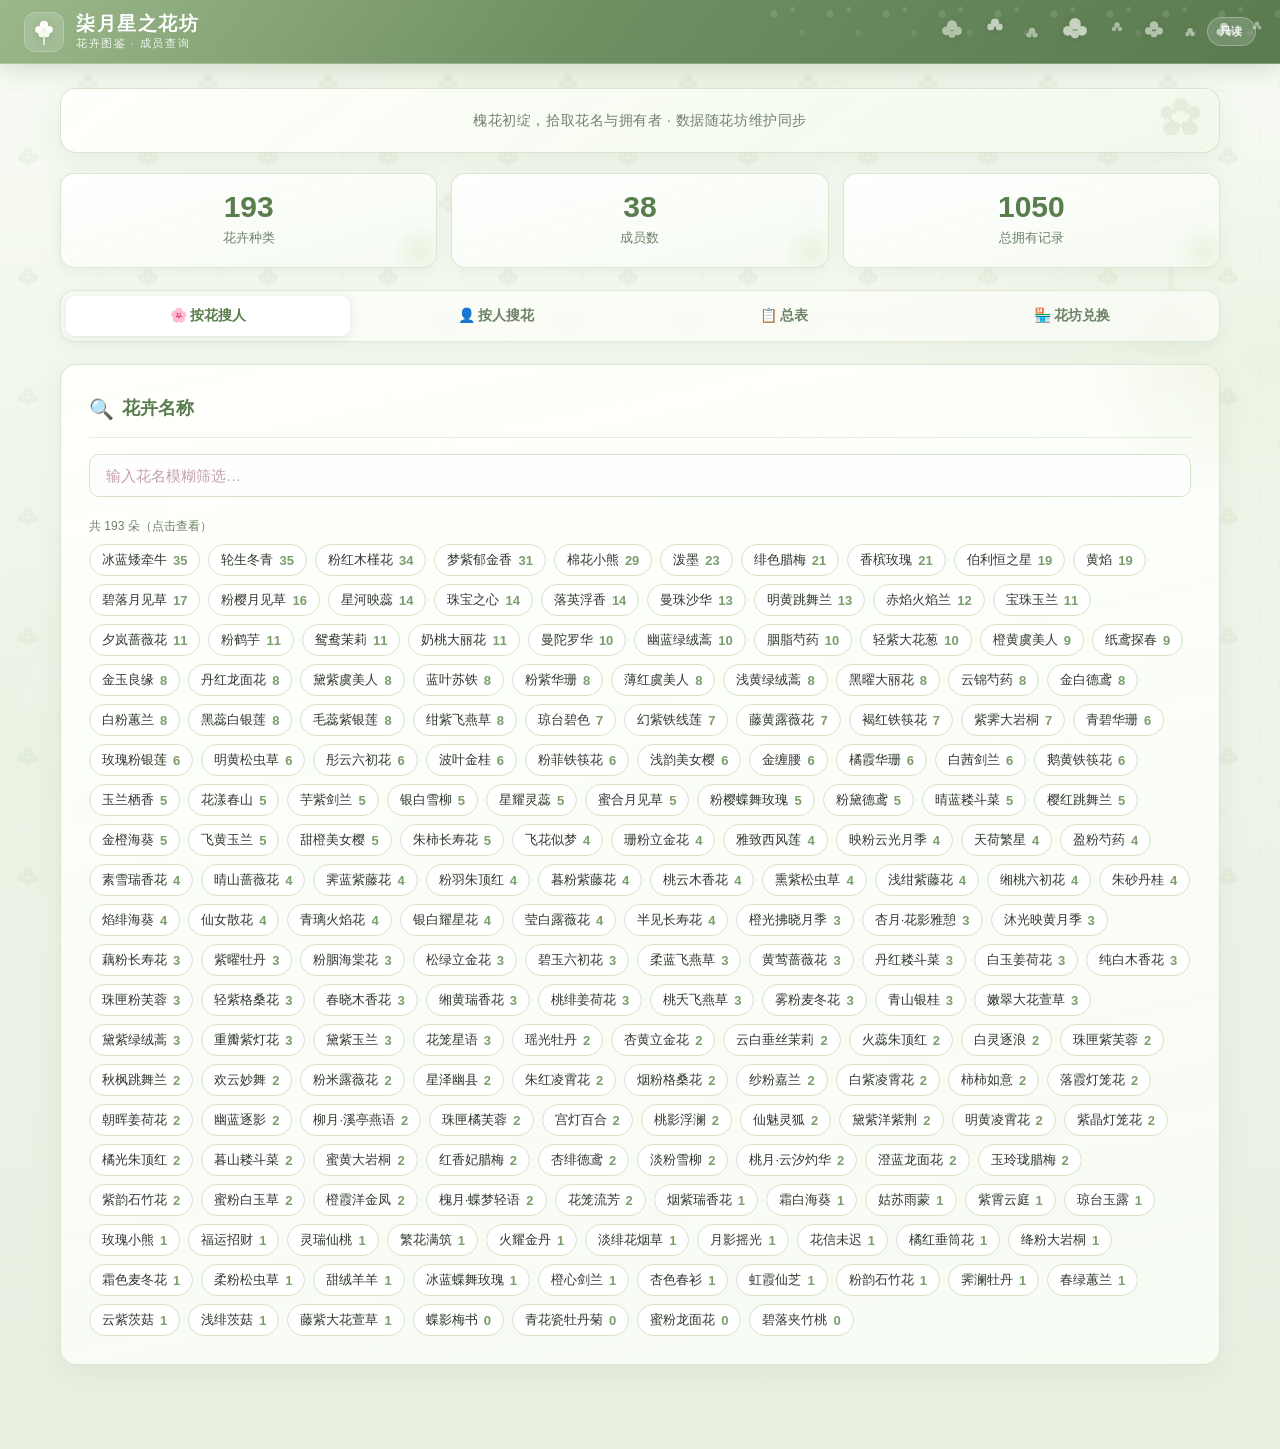
==== index.html @ 5fdfefb4 "文件移动" ====
<!DOCTYPE html>
<html lang="zh-CN">
<head>
  <meta charset="UTF-8">
  <meta name="viewport" content="width=device-width, initial-scale=1.0, viewport-fit=cover">
  <title>柒月星之花坊</title>
  <meta name="description" content="柒月星之花坊 · 公会花卉图鉴查询">
  <meta name="theme-color" content="#6d8f62">
  <link rel="stylesheet" href="style.css">
</head>
<body class="gallery-readonly">

<div class="gallery-petals" aria-hidden="true">
  <span class="petal petal-1"></span>
  <span class="petal petal-2"></span>
  <span class="petal petal-3"></span>
  <span class="petal petal-4"></span>
  <span class="petal petal-5"></span>
  <span class="petal petal-6"></span>
  <span class="petal petal-7"></span>
  <span class="petal petal-8"></span>
  <span class="petal petal-9"></span>
  <span class="petal petal-10"></span>
  <span class="petal petal-11"></span><span class="petal petal-12"></span><span class="petal petal-13"></span>
  <span class="petal petal-14"></span><span class="petal petal-15"></span><span class="petal petal-16"></span>
  <span class="petal petal-17"></span><span class="petal petal-18"></span><span class="petal petal-19"></span>
  <span class="petal petal-20"></span><span class="petal petal-21"></span><span class="petal petal-22"></span>
  <span class="petal petal-23"></span><span class="petal petal-24"></span>
</div>

<nav class="navbar gallery-navbar">
  <div class="gallery-navbar-deco" aria-hidden="true">
    <svg class="nav-bloom nav-bloom-1" viewBox="0 0 32 32" xmlns="http://www.w3.org/2000/svg"><circle cx="16" cy="10" r="4.5" fill="#fffef9"/><circle cx="11" cy="15" r="3.8" fill="#fafdf6"/><circle cx="21" cy="15" r="3.8" fill="#fafdf6"/><circle cx="16" cy="18" r="3.2" fill="#f6faf0"/></svg>
    <svg class="nav-bloom nav-bloom-2" viewBox="0 0 28 28" xmlns="http://www.w3.org/2000/svg"><circle cx="14" cy="9" r="3.8" fill="#fff"/><circle cx="10" cy="13" r="3.2" fill="#fafdf6"/><circle cx="18" cy="13" r="3.2" fill="#fafdf6"/></svg>
    <svg class="nav-bloom nav-bloom-3" viewBox="0 0 24 24" xmlns="http://www.w3.org/2000/svg"><circle cx="12" cy="8" r="3.2" fill="#fffef9"/><circle cx="9" cy="12" r="2.6" fill="#f8fbf4"/><circle cx="15" cy="12" r="2.6" fill="#f8fbf4"/></svg>
    <svg class="nav-bloom nav-bloom-4" viewBox="0 0 36 36" xmlns="http://www.w3.org/2000/svg"><circle cx="18" cy="11" r="5" fill="#fffef9"/><circle cx="12" cy="17" r="4.2" fill="#fafdf6"/><circle cx="24" cy="17" r="4.2" fill="#fafdf6"/><circle cx="18" cy="20" r="3.5" fill="#f6faf0"/></svg>
    <svg class="nav-bloom nav-bloom-5" viewBox="0 0 22 22" xmlns="http://www.w3.org/2000/svg"><circle cx="11" cy="7" r="2.8" fill="#fff"/><circle cx="8" cy="11" r="2.3" fill="#fafdf6"/><circle cx="14" cy="11" r="2.3" fill="#fafdf6"/></svg>
    <svg class="nav-bloom nav-bloom-6" viewBox="0 0 30 30" xmlns="http://www.w3.org/2000/svg"><circle cx="15" cy="9" r="4" fill="#fffef9"/><circle cx="10" cy="14" r="3.4" fill="#fafdf6"/><circle cx="20" cy="14" r="3.4" fill="#fafdf6"/><circle cx="15" cy="17" r="3" fill="#f6faf0"/></svg>
    <svg class="nav-bloom nav-bloom-7" viewBox="0 0 20 20" xmlns="http://www.w3.org/2000/svg"><circle cx="10" cy="6.5" r="2.6" fill="#fff"/><circle cx="7.5" cy="10" r="2.2" fill="#fafdf6"/><circle cx="12.5" cy="10" r="2.2" fill="#fafdf6"/></svg>
    <svg class="nav-bloom nav-bloom-8" viewBox="0 0 26 26" xmlns="http://www.w3.org/2000/svg"><circle cx="13" cy="8" r="3.6" fill="#fffef9"/><circle cx="9" cy="13" r="3" fill="#fafdf6"/><circle cx="17" cy="13" r="3" fill="#fafdf6"/></svg>
    <svg class="nav-bloom nav-bloom-9" viewBox="0 0 18 18" xmlns="http://www.w3.org/2000/svg"><circle cx="9" cy="6" r="2.4" fill="#fff"/><circle cx="6.5" cy="9.5" r="2" fill="#fafdf6"/><circle cx="11.5" cy="9.5" r="2" fill="#fafdf6"/></svg>
  </div>
  <div class="navbar-brand gallery-brand">
    <span class="gallery-brand-mark" aria-hidden="true">
      <svg viewBox="0 0 40 40" xmlns="http://www.w3.org/2000/svg" focusable="false">
        <circle cx="20" cy="11" r="5.2" fill="#fafdf6"/>
        <circle cx="13.5" cy="17" r="4.6" fill="#fffef9"/>
        <circle cx="26.5" cy="17" r="4.6" fill="#fffef9"/>
        <circle cx="17" cy="22.5" r="4" fill="#f6faf0"/>
        <circle cx="23" cy="22.5" r="4" fill="#f6faf0"/>
        <circle cx="20" cy="19" r="3.2" fill="#eef5e6"/>
        <path d="M20 26.5v9" stroke="#e8f2dc" stroke-width="2.2" stroke-linecap="round"/>
      </svg>
    </span>
    <span class="gallery-brand-text">
      <span class="gallery-brand-title">柒月星之花坊</span>
      <span class="gallery-brand-sub">花卉图鉴 · 成员查询</span>
    </span>
  </div>
  <div class="navbar-links gallery-navbar-meta">
    <span class="gallery-meta-pill">只读</span>
  </div>
</nav>

<div class="container-wide gallery-container">
  <div class="card gallery-intro-card" id="introCard">
    <div class="gallery-intro-bar">
      <p class="gallery-intro-line">槐花初绽，拾取花名与拥有者 · 数据随花坊维护同步</p>
    </div>
    <div id="loadStatus" class="ai-status loading" style="display:none;">
      <div class="spinner"></div><span>正在加载花坊数据…</span>
    </div>
    <div id="loadError" style="display:none;" class="ai-status error"></div>
  </div>

  <div id="mainContent" style="display:none;">
    <div class="stats-grid">
      <div class="stat-card">
        <div class="stat-number" id="statFlowers">0</div>
        <div class="stat-label">花卉种类</div>
      </div>
      <div class="stat-card">
        <div class="stat-number" id="statMembers">0</div>
        <div class="stat-label">成员数</div>
      </div>
      <div class="stat-card">
        <div class="stat-number" id="statTotal">0</div>
        <div class="stat-label">总拥有记录</div>
      </div>
    </div>

    <div class="view-tabs" style="margin-bottom:20px;">
      <button type="button" class="view-tab active" id="tabByFlower" onclick="switchMode('flower')">🌸 按花搜人</button>
      <button type="button" class="view-tab" id="tabByMember" onclick="switchMode('member')">👤 按人搜花</button>
      <button type="button" class="view-tab" id="tabTable" onclick="switchMode('table')">📋 总表</button>
      <button type="button" class="view-tab" id="tabWorkshop" onclick="switchMode('workshop')">🏪 花坊兑换</button>
    </div>

    <div id="modeFlower" class="search-mode">
      <div class="card">
        <div class="card-title"><span class="icon">🔍</span> 花卉名称</div>
        <div class="form-group">
          <div class="input-with-clear">
            <input type="text" id="flowerSearchInput" class="form-input" placeholder="输入花名模糊筛选…" oninput="onFlowerInput()">
            <button type="button" id="flowerSearchClear" class="input-clear-btn" title="清空" onclick="clearFlowerSearch()" aria-label="清空">✕</button>
          </div>
        </div>
        <div id="flowerQuickPick"></div>
      </div>
      <div id="flowerResult"></div>
    </div>

    <div id="modeMember" class="search-mode" style="display:none;">
      <div class="card">
        <div class="card-title"><span class="icon">🔍</span> 成员（游戏 ID / 昵称）</div>
        <div class="form-group">
          <div class="input-with-clear">
            <input type="text" id="memberSearchInput" class="form-input" placeholder="输入游戏 ID 或昵称…" oninput="onMemberInput()">
            <button type="button" id="memberSearchClear" class="input-clear-btn" title="清空" onclick="clearMemberSearch()" aria-label="清空">✕</button>
          </div>
        </div>
        <div id="memberQuickPick"></div>
      </div>
      <div id="memberResult"></div>
    </div>

    <div id="modeTable" class="search-mode" style="display:none;">
      <div class="card">
        <div class="card-title"><span class="icon">📋</span> 按花卉总览</div>
        <div class="filter-bar">
          <div class="input-with-clear filter-bar-input-wrap">
            <input type="text" class="form-input" id="tableSearch" placeholder="筛选花名 / 游戏 ID / 昵称…" oninput="onTableSearchInput()">
            <button type="button" id="tableSearchClear" class="input-clear-btn" title="清空" onclick="clearTableSearch()" aria-label="清空">✕</button>
          </div>
        </div>
        <div id="tableContent"></div>
      </div>
    </div>

    <div id="modeWorkshop" class="search-mode" style="display:none;">
      <div class="card">
        <div class="filter-bar" style="margin-bottom:0;">
          <div class="input-with-clear filter-bar-input-wrap">
            <input type="text" class="form-input" id="workshopTableSearch" placeholder="筛选图鉴花名 / 游戏 ID / 昵称…" oninput="onWorkshopTableSearchInput()">
            <button type="button" id="workshopTableSearchClear" class="input-clear-btn" title="清空" onclick="clearWorkshopTableSearch()" aria-label="清空">✕</button>
          </div>
        </div>
        <div id="workshopTableContent" style="margin-top:10px;"></div>
      </div>
    </div>
  </div>
</div>

<script src="app-gallery.js"></script>
<script>
  let galleryData = { flowers: {}, members: {}, workshopCatalog: [], workshopFlowers: {}, workshopFlowerImages: {}, flowerImages: {} };
  let currentMode = "flower";

  async function init() {
    document.getElementById("loadStatus").style.display = "flex";
    document.getElementById("loadError").style.display = "none";
    try {
      galleryData = await loadGalleryData();
    } catch (e) {
      document.getElementById("loadStatus").style.display = "none";
      const el = document.getElementById("loadError");
      el.style.display = "block";
      el.textContent = "✕ " + ((e && e.message) || String(e));
      return;
    }
    document.getElementById("loadStatus").style.display = "none";
    document.getElementById("mainContent").style.display = "block";

    const flowers = galleryData.flowers || {};
    const members = getAllMemberIds(galleryData);
    const total = Object.values(flowers).reduce((a, o) => a + (o || []).length, 0);
    document.getElementById("statFlowers").textContent = Object.keys(flowers).length;
    document.getElementById("statMembers").textContent = members.length;
    document.getElementById("statTotal").textContent = total;

    renderFlowerQuickPick();
    renderMemberQuickPick();
    renderTable();
    renderWorkshopTable();
    updateFlowerSearchClearBtn();
    updateMemberSearchClearBtn();
    updateWorkshopTableSearchClearBtn();
    updateTableSearchClearBtn();
  }

  function switchMode(mode) {
    currentMode = mode;
    document.getElementById("tabByFlower").classList.toggle("active", mode === "flower");
    document.getElementById("tabByMember").classList.toggle("active", mode === "member");
    document.getElementById("tabTable").classList.toggle("active", mode === "table");
    document.getElementById("tabWorkshop").classList.toggle("active", mode === "workshop");
    document.getElementById("modeFlower").style.display = mode === "flower" ? "block" : "none";
    document.getElementById("modeMember").style.display = mode === "member" ? "block" : "none";
    document.getElementById("modeTable").style.display = mode === "table" ? "block" : "none";
    document.getElementById("modeWorkshop").style.display = mode === "workshop" ? "block" : "none";
  }

  function renderFlowerQuickPick() {
    const keyword = document.getElementById("flowerSearchInput").value.trim().toLowerCase();
    const container = document.getElementById("flowerQuickPick");
    const allFlowers = getAllFlowerNames(galleryData);
    if (allFlowers.length === 0) {
      container.innerHTML = `<div class="empty-state-small">暂无数据</div>`;
      return;
    }
    const matched = keyword ? allFlowers.filter(f => f.toLowerCase().includes(keyword)) : allFlowers;
    matched.sort((a, b) => getOwnersOfFlower(galleryData, b).length - getOwnersOfFlower(galleryData, a).length);
    if (matched.length === 0) {
      container.innerHTML = `<div class="empty-state-small">没有匹配的花卉</div>`;
      return;
    }
    container.innerHTML = `
      <div style="font-size:12px; color:var(--text-muted); margin-bottom:8px;">
        ${keyword ? `匹配 ${matched.length} 朵` : `共 ${matched.length} 朵`}（点击查看）
      </div>
      <div class="flower-checkbox-grid">
        ${matched.map(f => {
          const c = getOwnersOfFlower(galleryData, f).length;
          return `<button type="button" class="flower-chip" onclick="selectFlower('${escAttr(f)}')">${escHtml(f)} <span style="color:var(--primary); font-weight:700;">${c}</span></button>`;
        }).join("")}
      </div>`;
  }

  function updateFlowerSearchClearBtn() {
    const btn = document.getElementById("flowerSearchClear");
    const inp = document.getElementById("flowerSearchInput");
    if (btn && inp) btn.style.display = inp.value.trim() ? "flex" : "none";
  }

  function clearFlowerSearch() {
    const inp = document.getElementById("flowerSearchInput");
    if (!inp) return;
    inp.value = "";
    onFlowerInput();
    inp.focus();
  }

  function onFlowerInput() {
    updateFlowerSearchClearBtn();
    renderFlowerQuickPick();
    const kw = document.getElementById("flowerSearchInput").value.trim();
    if (galleryData.flowers[kw]) showFlowerResult(kw);
    else if (!kw) document.getElementById("flowerResult").innerHTML = "";
  }

  function selectFlower(flowerName) {
    document.getElementById("flowerSearchInput").value = flowerName;
    updateFlowerSearchClearBtn();
    renderFlowerQuickPick();
    showFlowerResult(flowerName);
  }

  function showFlowerResult(flowerName) {
    const owners = getOwnersOfFlower(galleryData, flowerName);
    const allMembers = getAllMemberIds(galleryData);
    const portUrl = getFlowerPortraitUrlBusted(galleryData, flowerName);
    const thumbHtml = portUrl
      ? `<img class="search-flower-summary-thumb" src="${escAttr(portUrl)}" alt="" loading="lazy">`
      : `<span class="search-flower-summary-thumb-placeholder">无图</span>`;
    document.getElementById("flowerResult").innerHTML = `
      <div class="card search-flower-result-card">
        <div class="card-title search-flower-result-heading">
          <span class="search-flower-result-thumb">${thumbHtml}</span>
          <span class="search-flower-result-name"><span class="icon">🌸</span> ${escHtml(flowerName)}</span>
        </div>
        <div class="result-summary search-flower-stats-bar">
          <div class="result-stat"><div class="result-stat-num" style="color:var(--success);">${owners.length}</div><div class="result-stat-label">拥有人数</div></div>
          <div class="result-stat"><div class="result-stat-num" style="color:var(--primary);">${allMembers.length}</div><div class="result-stat-label">在库成员</div></div>
        </div>
        <div class="search-flower-owners-block">
          <div class="result-section-title"><span class="badge badge-success">${owners.length}</span> 拥有此花</div>
          <div class="result-list">
            ${owners.length ? owners.map(m => `<span class="member-tag" title="${escAttr(m)}">${escHtml(formatMemberLabel(galleryData, m))}</span>`).join("") : '<div class="empty-state-small">无</div>'}
          </div>
        </div>
      </div>`;
  }

  function renderMemberQuickPick() {
    const keyword = document.getElementById("memberSearchInput").value.trim().toLowerCase();
    const container = document.getElementById("memberQuickPick");
    const allMembers = getAllMemberIds(galleryData);
    if (allMembers.length === 0) {
      container.innerHTML = `<div class="empty-state-small">暂无成员</div>`;
      return;
    }
    const matched = keyword ? allMembers.filter(m => memberMatchesKeyword(galleryData, m, keyword)) : allMembers;
    if (matched.length === 0) {
      container.innerHTML = `<div class="empty-state-small">没有匹配的成员</div>`;
      return;
    }
    container.innerHTML = `
      <div style="font-size:12px; color:var(--text-muted); margin-bottom:8px;">${keyword ? "匹配成员" : "全部成员"}（点击查看）</div>
      <div class="flower-checkbox-grid">
        ${matched.map(m => {
          const c = getFlowersOfMember(galleryData, m).length + getWorkshopFlowersOfMember(galleryData, m).length;
          return `<button type="button" class="flower-chip" onclick="selectMember('${escAttr(m)}')">${escHtml(formatMemberLabel(galleryData, m))} <span style="color:var(--primary); font-weight:700;">${c}</span></button>`;
        }).join("")}
      </div>`;
  }

  function updateMemberSearchClearBtn() {
    const btn = document.getElementById("memberSearchClear");
    const inp = document.getElementById("memberSearchInput");
    if (btn && inp) btn.style.display = inp.value.trim() ? "flex" : "none";
  }

  function clearMemberSearch() {
    const inp = document.getElementById("memberSearchInput");
    if (!inp) return;
    inp.value = "";
    onMemberInput();
    inp.focus();
  }

  function onMemberInput() {
    updateMemberSearchClearBtn();
    renderMemberQuickPick();
    const kw = document.getElementById("memberSearchInput").value.trim();
    if (kw && getAllMemberIds(galleryData).includes(kw)) showMemberResult(kw);
    else if (!kw) document.getElementById("memberResult").innerHTML = "";
  }

  function selectMember(memberId) {
    document.getElementById("memberSearchInput").value = memberId;
    updateMemberSearchClearBtn();
    renderMemberQuickPick();
    showMemberResult(memberId);
  }

  function showMemberResult(memberId) {
    const flowers = getFlowersOfMember(galleryData, memberId);
    const workshop = getWorkshopFlowersOfMember(galleryData, memberId);
    const allFlowers = getAllFlowerNames(galleryData);
    document.getElementById("memberResult").innerHTML = `
      <div class="card">
        <div class="card-title"><span class="icon">👤</span> ${escHtml(formatMemberLabel(galleryData, memberId))}</div>
        <div class="result-summary">
          <div class="result-stat"><div class="result-stat-num" style="color:var(--success);">${flowers.length}</div><div class="result-stat-label">拥有记录花名种数</div></div>
          <div class="result-stat"><div class="result-stat-num" style="color:var(--success);">${workshop.length}</div><div class="result-stat-label">其中在花坊图鉴内</div></div>
          <div class="result-stat"><div class="result-stat-num" style="color:var(--primary);">${allFlowers.length}</div><div class="result-stat-label">本会花名总数</div></div>
        </div>
        <div style="margin-top:20px;">
          <div class="result-section-title"><span class="badge badge-success">${flowers.length}</span> 拥有记录中的花名</div>
          <div class="result-list">
            ${flowers.length ? flowers.map(f => `<span class="flower-pill">${escHtml(f)}</span>`).join("") : '<div class="empty-state-small">无</div>'}
          </div>
        </div>
        <div style="margin-top:20px;">
          <div class="result-section-title"><span class="badge badge-success">${workshop.length}</span> 其中在花坊图鉴内</div>
          <div class="result-list">
            ${workshop.length ? workshop.map(f => `<span class="flower-pill">${escHtml(f)}</span>`).join("") : '<div class="empty-state-small">无</div>'}
          </div>
        </div>
      </div>`;
  }

  function updateTableSearchClearBtn() {
    const btn = document.getElementById("tableSearchClear");
    const inp = document.getElementById("tableSearch");
    if (btn && inp) btn.style.display = inp.value.trim() ? "flex" : "none";
  }

  function clearTableSearch() {
    const inp = document.getElementById("tableSearch");
    if (!inp) return;
    inp.value = "";
    onTableSearchInput();
    inp.focus();
  }

  function onTableSearchInput() {
    updateTableSearchClearBtn();
    renderTable();
  }

  function renderTable() {
    updateTableSearchClearBtn();
    const data = galleryData;
    const flowers = data.flowers || {};
    const keyword = document.getElementById("tableSearch").value.trim().toLowerCase();
    const filtered = Object.entries(flowers).filter(([name, owners]) => {
      if (!keyword) return true;
      if (name.toLowerCase().includes(keyword)) return true;
      return (owners || []).some(o => memberMatchesKeyword(data, o, keyword));
    });
    filtered.sort((a, b) => {
      const d = (b[1] || []).length - (a[1] || []).length;
      return d !== 0 ? d : a[0].localeCompare(b[0], "zh-CN");
    });
    const container = document.getElementById("tableContent");
    if (filtered.length === 0) {
      container.innerHTML = `<div class="empty-state"><div class="empty-icon">🌱</div><div class="empty-title">没有匹配项</div></div>`;
      return;
    }
    container.innerHTML = `
      <div class="table-wrapper">
        <table class="data-table">
          <thead><tr><th>花卉名称</th><th>拥有人数</th><th style="text-align:left;">拥有者</th></tr></thead>
          <tbody>
            ${filtered.map(([name, owners]) => {
              const portUrl = getFlowerPortraitUrlBusted(data, name);
              const thumb = portUrl
                ? `<img class="flower-table-thumb" src="${escAttr(portUrl)}" alt="" loading="lazy">`
                : `<span class="flower-table-thumb-placeholder" title="无图">—</span>`;
              return `
              <tr>
                <td><div class="flower-name-with-thumb">${thumb}<strong>${escHtml(name)}</strong></div></td>
                <td><span class="badge badge-count">${(owners || []).length}</span></td>
                <td style="text-align:left;">
                  ${(owners || []).length ? (owners || []).map(o => `<span class="member-tag" title="${escAttr(o)}">${escHtml(formatMemberLabel(data, o))}</span>`).join("") : "—"}
                </td>
              </tr>`;
            }).join("")}
          </tbody>
        </table>
      </div>`;
  }

  function updateWorkshopTableSearchClearBtn() {
    const btn = document.getElementById("workshopTableSearchClear");
    const inp = document.getElementById("workshopTableSearch");
    if (btn && inp) btn.style.display = inp.value.trim() ? "flex" : "none";
  }

  function clearWorkshopTableSearch() {
    const inp = document.getElementById("workshopTableSearch");
    if (!inp) return;
    inp.value = "";
    onWorkshopTableSearchInput();
    inp.focus();
  }

  function onWorkshopTableSearchInput() {
    updateWorkshopTableSearchClearBtn();
    renderWorkshopTable();
  }

  function renderWorkshopTable() {
    updateWorkshopTableSearchClearBtn();
    const data = galleryData;
    const flowers = data.flowers || {};
    const catalog = getWorkshopCatalogNames(data);
    const keyword = document.getElementById("workshopTableSearch").value.trim().toLowerCase();
    let rows = catalog.map(name => [name, flowers[name] || []]);
    rows = rows.filter(([name, owners]) => {
      if (!keyword) return true;
      if (name.toLowerCase().includes(keyword)) return true;
      return (owners || []).some(o => memberMatchesKeyword(data, o, keyword));
    });
    rows.sort((a, b) => {
      const d = (a[1] || []).length - (b[1] || []).length;
      return d !== 0 ? d : a[0].localeCompare(b[0], "zh-CN");
    });
    const container = document.getElementById("workshopTableContent");
    if (rows.length === 0) {
      container.innerHTML = `<div class="empty-state"><div class="empty-icon">🌱</div><div class="empty-title">${catalog.length === 0 ? "图鉴为空" : "没有匹配项"}</div></div>`;
      return;
    }
    container.innerHTML = `
      <div class="table-wrapper">
        <table class="data-table">
          <thead><tr><th style="width:56px;">图</th><th>图鉴花名</th><th>拥有人数</th><th style="text-align:left;">拥有者<span class="th-subhint">角标 = 未列入本图鉴的花名种数</span></th></tr></thead>
          <tbody>
            ${rows.map(([name, owners]) => {
              const imgu = getFlowerPortraitUrlBusted(data, name);
              const thumb = imgu
                ? `<img class="workshop-row-thumb" src="${escAttr(imgu)}" alt="" loading="lazy">`
                : `<span class="workshop-row-thumb-placeholder">—</span>`;
              return `<tr>
                <td>${thumb}</td>
                <td><strong>${escHtml(name)}</strong></td>
                <td><span class="badge badge-count">${(owners || []).length}</span></td>
                <td style="text-align:left;">
                  ${(owners || []).length ? (owners || []).map(o => {
                    const n = getNonWorkshopFlowerKindCount(data, o);
                    const totalKinds = getFlowersOfMember(data, o).length;
                    const tip = n == null ? "" : `该成员在数据中有 ${totalKinds} 种花名有拥有记录，其中 ${n} 种未列入花坊图鉴子集；数字越小，越偏花坊类任务参考。`;
                    const badge = n == null ? "" : `<span class="member-tag-extracount" title="${escAttr(tip)}">${n}</span>`;
                    return `<span class="member-tag" title="${escAttr(o)}">${escHtml(formatMemberLabel(data, o))}${badge}</span>`;
                  }).join("") : "—"}
                </td>
              </tr>`;
            }).join("")}
          </tbody>
        </table>
      </div>`;
  }

  init();
</script>
</body>
</html>
---- style.css ----
/* ===== 全局变量 ===== */
:root {
  /* 槐花配色：乳白花序 + 新绿枝叶 */
  --primary: #7a9e6a;
  --primary-dark: #5a7d4e;
  --primary-light: #e4efd9;
  --accent: #dce8c8;
  --bg: #f4f8ef;
  --card-bg: #fefffc;
  --border: #d4e4c8;
  --text: #2f3a2c;
  --text-muted: #6d8268;
  --success: #6a9e72;
  --warning: #c4b06a;
  --danger: #c97a6a;
  --shadow: 0 4px 20px rgba(90, 125, 78, 0.1);
  --radius: 16px;
}

/* ===== 重置与基础 ===== */
* { box-sizing: border-box; margin: 0; padding: 0; }

body {
  font-family: "PingFang SC", "Microsoft YaHei", "Helvetica Neue", sans-serif;
  background: var(--bg);
  color: var(--text);
  min-height: 100vh;
  line-height: 1.6;
}

a { color: var(--primary); text-decoration: none; }
a:hover { text-decoration: underline; }

/* ===== 顶部导航 ===== */
.navbar {
  background: linear-gradient(135deg, var(--primary) 0%, var(--primary-dark) 100%);
  padding: 0 24px;
  display: flex;
  align-items: center;
  justify-content: space-between;
  height: 60px;
  box-shadow: 0 2px 14px rgba(74, 110, 64, 0.28);
  position: sticky;
  top: 0;
  z-index: 100;
}

.navbar-brand {
  color: white;
  font-size: 20px;
  font-weight: 700;
  display: flex;
  align-items: center;
  gap: 8px;
}

.navbar-brand .icon { font-size: 22px; }

.navbar-links { display: flex; gap: 8px; }

.navbar-links a {
  color: rgba(255,255,255,0.85);
  padding: 6px 14px;
  border-radius: 20px;
  font-size: 14px;
  transition: all 0.2s;
}

.navbar-links a:hover,
.navbar-links a.active {
  background: rgba(255,255,255,0.2);
  color: white;
  text-decoration: none;
}

/* ===== 主容器 ===== */
.container {
  max-width: 860px;
  margin: 0 auto;
  padding: 32px 20px 60px;
}

.container-wide {
  max-width: 1200px;
  margin: 0 auto;
  padding: 32px 20px 60px;
}

/* ===== 卡片 ===== */
.card {
  background: var(--card-bg);
  border: 1px solid var(--border);
  border-radius: var(--radius);
  padding: 28px;
  box-shadow: var(--shadow);
  margin-bottom: 24px;
}

.card-title {
  font-size: 18px;
  font-weight: 700;
  color: var(--primary-dark);
  margin-bottom: 20px;
  display: flex;
  align-items: center;
  gap: 8px;
}

.card-title .icon { font-size: 20px; }

/* ===== 表单元素 ===== */
.form-group { margin-bottom: 20px; }

.form-label {
  display: block;
  font-size: 14px;
  font-weight: 600;
  color: var(--text-muted);
  margin-bottom: 8px;
  letter-spacing: 0.3px;
}

.form-input {
  width: 100%;
  padding: 12px 16px;
  border: 1.5px solid var(--border);
  border-radius: 10px;
  font-size: 15px;
  color: var(--text);
  background: #fdf6f9;
  transition: border-color 0.2s, box-shadow 0.2s;
  outline: none;
  font-family: inherit;
}

.form-input:focus {
  border-color: var(--primary);
  box-shadow: 0 0 0 3px rgba(201, 122, 155, 0.15);
  background: white;
}

.form-input::placeholder { color: #c4a0b0; }

/* ===== 上传区域 ===== */
.upload-zone {
  border: 2px dashed var(--accent);
  border-radius: var(--radius);
  padding: 40px 20px;
  text-align: center;
  cursor: pointer;
  transition: all 0.2s;
  background: #f0f6ea;
  position: relative;
}

.upload-zone:hover, .upload-zone.dragover {
  border-color: var(--primary);
  background: #fce8f0;
}

.upload-zone input[type="file"] {
  position: absolute;
  inset: 0;
  opacity: 0;
  cursor: pointer;
}

.upload-icon { font-size: 42px; margin-bottom: 12px; }

.upload-text {
  font-size: 15px;
  color: var(--text-muted);
  margin-bottom: 6px;
}

.upload-hint { font-size: 13px; color: #c4a0b0; }

/* ===== 图片预览 ===== */
.preview-grid {
  display: flex;
  flex-wrap: wrap;
  gap: 12px;
  margin-top: 16px;
}

.preview-item {
  position: relative;
  width: 120px;
  height: 90px;
  border-radius: 10px;
  overflow: hidden;
  border: 2px solid var(--border);
  flex-shrink: 0;
}

.preview-item img {
  width: 100%;
  height: 100%;
  object-fit: cover;
}

.preview-remove {
  position: absolute;
  top: 4px;
  right: 4px;
  width: 20px;
  height: 20px;
  background: rgba(0,0,0,0.55);
  color: white;
  border-radius: 50%;
  font-size: 12px;
  display: flex;
  align-items: center;
  justify-content: center;
  cursor: pointer;
  line-height: 1;
}

.preview-remove:hover { background: var(--danger); }

/* ===== 按钮 ===== */
.btn {
  display: inline-flex;
  align-items: center;
  justify-content: center;
  gap: 8px;
  padding: 12px 24px;
  border-radius: 10px;
  font-size: 15px;
  font-weight: 600;
  cursor: pointer;
  border: none;
  transition: all 0.2s;
  font-family: inherit;
  white-space: nowrap;
}

.btn:disabled {
  opacity: 0.5;
  cursor: not-allowed;
}

.btn-primary {
  background: linear-gradient(135deg, var(--primary) 0%, var(--primary-dark) 100%);
  color: white;
  box-shadow: 0 4px 12px rgba(201, 122, 155, 0.35);
}

.btn-primary:hover:not(:disabled) {
  transform: translateY(-1px);
  box-shadow: 0 6px 18px rgba(201, 122, 155, 0.45);
}

.btn-secondary {
  background: white;
  color: var(--primary);
  border: 1.5px solid var(--primary);
}

.btn-secondary:hover:not(:disabled) {
  background: var(--primary-light);
}

.btn-success {
  background: linear-gradient(135deg, #6dbe8f 0%, #4da870 100%);
  color: white;
  box-shadow: 0 4px 12px rgba(109, 190, 143, 0.35);
}

.btn-success:hover:not(:disabled) {
  transform: translateY(-1px);
  box-shadow: 0 6px 18px rgba(109, 190, 143, 0.45);
}

.btn-warning {
  background: linear-gradient(135deg, #f0b060 0%, #d89040 100%);
  color: white;
}

.btn-danger {
  background: linear-gradient(135deg, #e07070 0%, #c05050 100%);
  color: white;
}

.btn-sm {
  padding: 7px 14px;
  font-size: 13px;
  border-radius: 8px;
}

.btn-lg {
  padding: 14px 32px;
  font-size: 16px;
  border-radius: 12px;
  width: 100%;
}

/* ===== 识别结果区域 ===== */
.recognition-section { margin-top: 20px; }

.recognition-header {
  display: flex;
  align-items: center;
  justify-content: space-between;
  margin-bottom: 16px;
}

.recognition-title {
  font-size: 16px;
  font-weight: 700;
  color: var(--text);
}

.recognition-hint {
  font-size: 13px;
  color: var(--text-muted);
}

.flower-set-group { margin-bottom: 20px; }

.flower-set-name {
  font-size: 13px;
  font-weight: 700;
  color: var(--primary-dark);
  text-transform: uppercase;
  letter-spacing: 0.5px;
  margin-bottom: 10px;
  padding-bottom: 6px;
  border-bottom: 1px solid var(--primary-light);
}

.flower-checkbox-grid {
  display: flex;
  flex-wrap: wrap;
  gap: 8px;
}

.flower-chip {
  display: inline-flex;
  align-items: center;
  gap: 6px;
  padding: 6px 12px;
  border-radius: 20px;
  border: 1.5px solid var(--border);
  background: white;
  cursor: pointer;
  font-size: 13px;
  color: var(--text);
  transition: all 0.15s;
  user-select: none;
}

.flower-chip input[type="checkbox"] { display: none; }

.flower-chip:hover { border-color: var(--primary); background: #f0f6ea; }

.flower-chip.checked {
  border-color: var(--primary);
  background: var(--primary-light);
  color: var(--primary-dark);
  font-weight: 600;
}

.flower-chip.checked::before {
  content: "✓";
  font-size: 12px;
  color: var(--primary);
}

/* ===== AI 状态 ===== */
.ai-status {
  display: flex;
  align-items: center;
  gap: 10px;
  padding: 14px 18px;
  border-radius: 10px;
  font-size: 14px;
  margin-bottom: 16px;
}

.ai-status.loading {
  background: #f0f4ff;
  color: #4060cc;
  border: 1px solid #c0d0f0;
}

.ai-status.success {
  background: #f0faf4;
  color: #3a8a5a;
  border: 1px solid #a0d0b0;
}

.ai-status.error {
  background: #fff0f0;
  color: #c04040;
  border: 1px solid #f0b0b0;
}

.spinner {
  width: 18px;
  height: 18px;
  border: 2.5px solid #c0d0f0;
  border-top-color: #4060cc;
  border-radius: 50%;
  animation: spin 0.8s linear infinite;
  flex-shrink: 0;
}

@keyframes spin { to { transform: rotate(360deg); } }

/* ===== 提示/徽章 ===== */
.badge {
  display: inline-flex;
  align-items: center;
  padding: 3px 10px;
  border-radius: 12px;
  font-size: 12px;
  font-weight: 600;
}

.badge-primary { background: var(--primary-light); color: var(--primary-dark); }
.badge-success { background: #d8f5e8; color: #2e7d50; }
.badge-count { background: var(--primary); color: white; }

/* ===== 成功提示弹窗 ===== */
.toast {
  position: fixed;
  bottom: 32px;
  left: 50%;
  transform: translateX(-50%) translateY(80px);
  background: #2e2e2e;
  color: white;
  padding: 14px 24px;
  border-radius: 12px;
  font-size: 14px;
  z-index: 9999;
  opacity: 0;
  transition: all 0.3s ease;
  box-shadow: 0 8px 24px rgba(0,0,0,0.25);
  display: flex;
  align-items: center;
  gap: 10px;
  white-space: nowrap;
}

.toast.show {
  transform: translateX(-50%) translateY(0);
  opacity: 1;
}

.toast.success { background: #2e7d50; }
.toast.error { background: #c04040; }

/* ===== 管理页面 - 统计卡片 ===== */
.stats-grid {
  display: grid;
  grid-template-columns: repeat(auto-fit, minmax(160px, 1fr));
  gap: 16px;
  margin-bottom: 28px;
}

.stat-card {
  background: white;
  border: 1px solid var(--border);
  border-radius: 12px;
  padding: 20px;
  text-align: center;
  box-shadow: var(--shadow);
}

.stat-number {
  font-size: 32px;
  font-weight: 800;
  color: var(--primary);
  line-height: 1;
  margin-bottom: 6px;
}

.stat-label { font-size: 13px; color: var(--text-muted); }

/* ===== 管理页面 - 数据表格 ===== */
.table-wrapper {
  overflow-x: auto;
  border-radius: var(--radius);
  border: 1px solid var(--border);
  box-shadow: var(--shadow);
}

.data-table {
  width: 100%;
  border-collapse: collapse;
  background: white;
  font-size: 13px;
}

.data-table th {
  background: linear-gradient(135deg, #f5dde8 0%, #eed0dc 100%);
  color: var(--primary-dark);
  font-weight: 700;
  padding: 12px 14px;
  text-align: center;
  white-space: nowrap;
  border-bottom: 2px solid var(--border);
  position: sticky;
  top: 0;
  z-index: 10;
}

.data-table th:first-child { text-align: center; }

.data-table td {
  padding: 10px 14px;
  text-align: center;
  border-bottom: 1px solid var(--primary-light);
  vertical-align: middle;
}

.data-table td:first-child {
  text-align: left;
  font-weight: 600;
  color: var(--text);
  white-space: nowrap;
}

.data-table tr:hover td { background: #fdf5f8; }
.data-table tr:last-child td { border-bottom: none; }

.cell-check { color: var(--success); font-size: 16px; }
.cell-empty { color: #ddd; font-size: 12px; }

/* ===== 操作栏 ===== */
.action-bar {
  display: flex;
  align-items: center;
  gap: 12px;
  flex-wrap: wrap;
  margin-bottom: 20px;
}

.action-bar .flex-1 { flex: 1; }

/* ===== 设置弹窗 ===== */
.modal-overlay {
  position: fixed;
  inset: 0;
  background: rgba(0,0,0,0.45);
  z-index: 500;
  display: flex;
  align-items: center;
  justify-content: center;
  padding: 20px;
  opacity: 0;
  pointer-events: none;
  transition: opacity 0.2s;
}

.modal-overlay.open {
  opacity: 1;
  pointer-events: all;
}

.modal {
  background: white;
  border-radius: 18px;
  padding: 32px;
  width: 100%;
  max-width: 480px;
  box-shadow: 0 20px 60px rgba(0,0,0,0.2);
  transform: translateY(20px);
  transition: transform 0.2s;
}

.modal-overlay.open .modal { transform: translateY(0); }

.modal-title {
  font-size: 18px;
  font-weight: 700;
  color: var(--text);
  margin-bottom: 6px;
}

.modal-desc { font-size: 14px; color: var(--text-muted); margin-bottom: 24px; }

.modal-footer {
  display: flex;
  gap: 12px;
  margin-top: 24px;
  justify-content: flex-end;
}

/* ===== 空状态 ===== */
.empty-state {
  text-align: center;
  padding: 60px 20px;
  color: var(--text-muted);
}

.empty-icon { font-size: 52px; margin-bottom: 16px; }
.empty-title { font-size: 18px; font-weight: 600; margin-bottom: 8px; color: var(--text); }
.empty-desc { font-size: 14px; }

/* ===== 成员行操作 ===== */
.member-actions { display: flex; gap: 6px; justify-content: center; }

/* ===== 分割线 ===== */
.divider {
  border: none;
  border-top: 1px solid var(--border);
  margin: 24px 0;
}

/* ===== 信息栏 ===== */
.info-bar {
  background: #f8f0f4;
  border: 1px solid var(--border);
  border-radius: 10px;
  padding: 14px 18px;
  font-size: 13px;
  color: var(--text-muted);
  display: flex;
  align-items: flex-start;
  gap: 10px;
  margin-bottom: 20px;
}

.info-bar .info-icon { font-size: 16px; flex-shrink: 0; margin-top: 1px; }

/* ===== 视图切换 tabs ===== */
.view-tabs {
  display: flex;
  gap: 4px;
  background: rgba(212, 228, 198, 0.5);
  padding: 4px;
  border-radius: 12px;
  margin-bottom: 20px;
}

.view-tab {
  flex: 1;
  padding: 11px 16px;
  border-radius: 9px;
  border: none;
  background: transparent;
  font-size: 14px;
  font-weight: 600;
  color: var(--text-muted);
  cursor: pointer;
  transition: all 0.2s;
  font-family: inherit;
}

.view-tab.active {
  background: white;
  color: var(--primary-dark);
  box-shadow: 0 2px 10px rgba(90, 125, 78, 0.16);
}

/* ===== 过滤栏 ===== */
.filter-bar {
  display: flex;
  gap: 10px;
  align-items: center;
  flex-wrap: wrap;
  margin-bottom: 16px;
}

.filter-bar input {
  flex: 1;
  min-width: 200px;
}

.filter-bar .filter-bar-input-wrap {
  flex: 1;
  min-width: 200px;
}
.filter-bar .filter-bar-input-wrap .form-input {
  width: 100%;
}

/* ===== 成员标签 ===== */
.member-tag {
  display: inline-flex;
  align-items: center;
  gap: 4px;
  background: var(--primary-light);
  color: var(--primary-dark);
  padding: 5px 12px;
  border-radius: 14px;
  font-size: 13px;
  font-weight: 600;
  margin: 3px;
}

/* 花坊兑换参考：成员角标 = 拥有记录里未列入花坊图鉴子集的花名种数 */
.member-tag-extracount {
  display: inline-flex;
  align-items: center;
  justify-content: center;
  min-width: 18px;
  height: 18px;
  padding: 0 5px;
  margin-left: 2px;
  border-radius: 9px;
  background: #fff;
  border: 1px solid rgba(123, 48, 96, 0.45);
  font-size: 11px;
  font-weight: 700;
  color: #7b3060;
  line-height: 1;
  cursor: default;
}

.th-subhint {
  display: block;
  margin-top: 4px;
  font-size: 11px;
  font-weight: 500;
  color: var(--text-muted);
  line-height: 1.35;
}

.member-tag-muted {
  background: #f0e8ec;
  color: #a08090;
  font-weight: 500;
}

/* ===== 花卉胶囊（小标签） ===== */
.flower-pill {
  display: inline-flex;
  align-items: center;
  gap: 4px;
  padding: 4px 10px;
  margin: 3px;
  background: #f0f6ea;
  color: var(--primary-dark);
  border: 1px solid var(--primary-light);
  border-radius: 12px;
  font-size: 13px;
  white-space: nowrap;
  vertical-align: middle;
}

.flower-pill-missing {
  background: #fdf6e8;
  color: #b08040;
  border-color: #f0d8a0;
}

.flower-pill-selected {
  background: var(--primary-light);
  color: var(--primary-dark);
  border-color: var(--primary);
  font-weight: 600;
}

.flower-pill-clickable {
  cursor: pointer;
  background: white;
  color: var(--text);
  border-color: var(--border);
  transition: all 0.15s;
}

.flower-pill-clickable:hover {
  border-color: var(--primary);
  background: #f0f6ea;
  color: var(--primary-dark);
}

.pill-remove {
  display: inline-flex;
  align-items: center;
  justify-content: center;
  width: 16px;
  height: 16px;
  border-radius: 50%;
  background: rgba(0,0,0,0.08);
  color: var(--text-muted);
  font-size: 10px;
  cursor: pointer;
  margin-left: 2px;
  font-weight: 700;
  line-height: 1;
}

.pill-remove:hover {
  background: var(--danger);
  color: white;
}

.flower-pill-box {
  min-height: 50px;
  padding: 12px;
  background: #fafafa;
  border: 1px solid var(--border);
  border-radius: 10px;
  display: flex;
  flex-wrap: wrap;
  gap: 2px;
}

/* ===== 成员操作 ===== */
.member-actions {
  display: flex;
  gap: 6px;
  justify-content: center;
}

/* ===== 搜索结果区域 ===== */
.search-mode { animation: fadeIn 0.2s ease; }

@keyframes fadeIn {
  from { opacity: 0; transform: translateY(6px); }
  to { opacity: 1; transform: translateY(0); }
}

.input-with-clear {
  position: relative;
}
.input-with-clear .form-input {
  padding-right: 36px;
}
.input-clear-btn {
  display: none;
  position: absolute;
  right: 8px;
  top: 50%;
  transform: translateY(-50%);
  align-items: center;
  justify-content: center;
  width: 28px;
  height: 28px;
  border: none;
  border-radius: 50%;
  background: transparent;
  color: var(--text-muted);
  cursor: pointer;
  font-size: 16px;
  line-height: 1;
  padding: 0;
}
.input-clear-btn:hover {
  color: var(--primary);
  background: rgba(245, 221, 232, 0.6);
}

.result-summary {
  display: grid;
  grid-template-columns: repeat(3, 1fr);
  gap: 14px;
  padding: 16px;
  background: linear-gradient(135deg, #f8fbf5 0%, #eef5e8 100%);
  border-radius: 12px;
  margin-bottom: 8px;
}

.result-summary.search-flower-summary {
  grid-template-columns: auto 1fr 1fr;
  align-items: center;
  gap: 16px;
}

.search-flower-summary-thumb {
  width: 72px;
  height: 72px;
  object-fit: cover;
  border-radius: 12px;
  border: 1px solid rgba(234, 173, 200, 0.65);
  background: #fff;
  display: block;
}

.search-flower-summary-thumb-placeholder {
  width: 72px;
  height: 72px;
  border-radius: 12px;
  border: 1px dashed rgba(234, 173, 200, 0.85);
  display: flex;
  align-items: center;
  justify-content: center;
  font-size: 13px;
  color: #c9a8b8;
  background: rgba(255, 255, 255, 0.65);
}

/* 按花搜人结果：标题行配图 + 花名；桌面端保留统计条 */
.search-flower-result-heading {
  display: flex;
  align-items: center;
  gap: 12px;
  margin-bottom: 12px !important;
}
.search-flower-result-heading .search-flower-summary-thumb,
.search-flower-result-heading .search-flower-summary-thumb-placeholder {
  width: 56px;
  height: 56px;
  flex-shrink: 0;
}
.search-flower-result-name {
  flex: 1;
  min-width: 0;
  display: flex;
  align-items: center;
  gap: 6px;
  flex-wrap: wrap;
}
.search-flower-stats-bar {
  display: grid;
  grid-template-columns: 1fr 1fr;
  gap: 14px;
  align-items: center;
}
.search-flower-owners-block {
  margin-top: 16px;
}

.result-stat {
  text-align: center;
}

.result-stat-num {
  font-size: 28px;
  font-weight: 800;
  line-height: 1;
  margin-bottom: 4px;
}

.result-stat-label {
  font-size: 12px;
  color: var(--text-muted);
  font-weight: 600;
}

.result-section-title {
  font-size: 14px;
  font-weight: 700;
  color: var(--text);
  margin-bottom: 12px;
  display: flex;
  align-items: center;
  gap: 8px;
}

.result-list {
  display: flex;
  flex-wrap: wrap;
  gap: 2px;
  padding: 12px;
  background: #fafafa;
  border-radius: 10px;
  min-height: 50px;
}

.empty-state-small {
  text-align: center;
  color: var(--text-muted);
  font-size: 13px;
  padding: 20px;
  background: #fafafa;
  border-radius: 10px;
}

.badge-warning {
  background: #fdf0d8;
  color: #b08040;
}

/* ===== 把按钮型 flower-chip 也支持 ===== */
button.flower-chip {
  border: 1.5px solid var(--border);
  background: white;
  font-family: inherit;
  font-size: 13px;
  cursor: pointer;
}

button.flower-chip:hover {
  border-color: var(--primary);
  background: #f0f6ea;
  color: var(--primary-dark);
}

/* ===== 花名纠错页 ===== */
.pair-card {
  padding: 22px;
}

.pair-header {
  display: flex;
  align-items: center;
  justify-content: space-between;
  margin-bottom: 16px;
  padding-bottom: 12px;
  border-bottom: 1px dashed var(--border);
}

.pair-grid {
  display: grid;
  grid-template-columns: 1fr auto 1fr;
  gap: 18px;
  align-items: stretch;
}

.pair-side {
  display: flex;
  flex-direction: column;
  background: #fdf6f9;
  border: 1.5px solid var(--border);
  border-radius: 12px;
  padding: 16px;
}

.pair-flower-name {
  font-size: 18px;
  font-weight: 700;
  color: var(--text);
  margin-bottom: 12px;
  text-align: center;
  word-break: break-all;
  line-height: 1.5;
}

.char-diff {
  background: #fff0d0;
  color: #c06000;
  border-radius: 4px;
  padding: 0 2px;
  margin: 0 1px;
  font-weight: 700;
}

.pair-owners {
  font-size: 13px;
  color: var(--text-muted);
  text-align: center;
  margin-bottom: 10px;
}

.pair-owner-list {
  flex: 1;
  background: white;
  border-radius: 8px;
  padding: 10px;
  margin-bottom: 12px;
  min-height: 50px;
  max-height: 160px;
  overflow-y: auto;
  display: flex;
  flex-wrap: wrap;
  gap: 4px;
  align-content: flex-start;
}

.member-tag-overlap {
  background: #fff0d0 !important;
  color: #c06000 !important;
  border: 1px solid #f0c060;
  position: relative;
}

.member-tag-overlap::after {
  content: "⚠";
  margin-left: 4px;
  font-size: 10px;
}

.pair-merge-btn {
  margin-top: auto;
}

.pair-middle {
  display: flex;
  flex-direction: column;
  align-items: center;
  justify-content: center;
  gap: 14px;
  padding: 0 4px;
  min-width: 120px;
}

.pair-vs {
  font-size: 20px;
  font-weight: 800;
  color: var(--primary);
  background: white;
  border: 2px solid var(--primary-light);
  border-radius: 50%;
  width: 48px;
  height: 48px;
  display: flex;
  align-items: center;
  justify-content: center;
}

.pair-overlap-warn {
  background: #fff0d0;
  color: #b06000;
  border: 1px solid #f0c060;
  border-radius: 8px;
  padding: 8px 12px;
  font-size: 12px;
  text-align: center;
  line-height: 1.5;
}

/* ===== 响应式 ===== */
@media (max-width: 800px) {
  .pair-grid {
    grid-template-columns: 1fr;
  }
  .pair-middle {
    flex-direction: row;
    justify-content: space-between;
    padding: 8px 0;
  }
  .pair-vs {
    width: 40px;
    height: 40px;
    font-size: 16px;
  }
}

@media (max-width: 600px) {
  .navbar { padding: 0 16px; }
  .navbar-brand { font-size: 16px; }
  .container, .container-wide { padding: 20px 16px 50px; }
  .card { padding: 20px 16px; }
  .stats-grid { grid-template-columns: repeat(2, 1fr); }
  .btn-lg { font-size: 15px; }
  .action-bar { gap: 8px; }
  .result-summary { padding: 12px; }
  .search-flower-stats-bar {
    display: none;
  }
  .search-flower-result-heading .search-flower-summary-thumb,
  .search-flower-result-heading .search-flower-summary-thumb-placeholder {
    width: 48px;
    height: 48px;
  }
  .search-flower-owners-block {
    margin-top: 8px;
  }
  .result-stat-num { font-size: 22px; }
}

/* ========== 柒月星之花坊 · 只读花册 ========== */
body.gallery-readonly {
  position: relative;
  min-height: 100vh;
  isolation: isolate;
  background-color: #eef4e8;
  background-image:
    url("data:image/svg+xml,%3Csvg xmlns='http://www.w3.org/2000/svg' width='120' height='120' viewBox='0 0 120 120'%3E%3Cg fill='%237a9e6a' fill-opacity='0.07'%3E%3Ccircle cx='28' cy='32' r='5'/%3E%3Ccircle cx='22' cy='38' r='4.2'/%3E%3Ccircle cx='34' cy='38' r='4.2'/%3E%3Ccircle cx='28' cy='42' r='3.6'/%3E%3Ccircle cx='88' cy='78' r='4.5'/%3E%3Ccircle cx='82' cy='84' r='3.8'/%3E%3Ccircle cx='94' cy='84' r='3.8'/%3E%3Ccircle cx='88' cy='88' r='3.2'/%3E%3C/g%3E%3Cg stroke='%238fad7a' stroke-opacity='0.06' stroke-width='1.2' fill='none'%3E%3Cpath d='M60 8 Q62 20 60 28'/%3E%3Cpath d='M8 92 Q18 88 26 92'/%3E%3Cpath d='M100 24 Q108 32 100 40'/%3E%3C/g%3E%3Ccircle cx='60' cy='60' r='1.2' fill='%23a8c494' fill-opacity='0.12'/%3E%3C/svg%3E"),
    radial-gradient(ellipse 110% 70% at 50% -15%, rgba(220, 232, 200, 0.62), transparent 52%),
    radial-gradient(ellipse 75% 55% at 100% 40%, rgba(228, 239, 217, 0.48), transparent 48%),
    radial-gradient(ellipse 65% 50% at 0% 85%, rgba(232, 241, 224, 0.52), transparent 45%),
    linear-gradient(180deg, #f8fbf4 0%, #eef4e8 45%, #e8f0e2 100%);
  background-size: 120px 120px, auto, auto, auto, auto;
  background-attachment: fixed, fixed, fixed, fixed, scroll;
}

/* 角落大朵槐花装饰 */
body.gallery-readonly::before,
body.gallery-readonly::after {
  content: "";
  position: fixed;
  z-index: -1;
  pointer-events: none;
  background-repeat: no-repeat;
  background-size: contain;
}

body.gallery-readonly::before {
  width: min(42vw, 320px);
  height: min(42vw, 320px);
  top: 72px;
  right: -4%;
  opacity: 0.2;
  background-image: url("data:image/svg+xml,%3Csvg xmlns='http://www.w3.org/2000/svg' viewBox='0 0 200 200'%3E%3Cg fill='%23fafdf6' fill-opacity='0.9' stroke='%23c5d9b5' stroke-width='0.6' stroke-opacity='0.5'%3E%3Ccircle cx='100' cy='72' r='18'/%3E%3Ccircle cx='78' cy='92' r='15'/%3E%3Ccircle cx='122' cy='92' r='15'/%3E%3Ccircle cx='88' cy='108' r='13'/%3E%3Ccircle cx='112' cy='108' r='13'/%3E%3Ccircle cx='100' cy='98' r='12'/%3E%3C/g%3E%3Cpath d='M100 118 v52' stroke='%23a8c494' stroke-width='3' stroke-linecap='round' opacity='0.35'/%3E%3Cellipse cx='100' cy='168' rx='28' ry='10' fill='%238fad7a' fill-opacity='0.12'/%3E%3C/svg%3E");
}

body.gallery-readonly::after {
  width: min(36vw, 260px);
  height: min(36vw, 260px);
  bottom: 8%;
  left: -6%;
  opacity: 0.16;
  transform: rotate(-18deg) scaleX(-1);
  background-image: url("data:image/svg+xml,%3Csvg xmlns='http://www.w3.org/2000/svg' viewBox='0 0 200 200'%3E%3Cg fill='%23f6faf0' fill-opacity='0.85' stroke='%23b8d4a8' stroke-width='0.5' stroke-opacity='0.45'%3E%3Ccircle cx='100' cy='80' r='14'/%3E%3Ccircle cx='84' cy='94' r='11'/%3E%3Ccircle cx='116' cy='94' r='11'/%3E%3Ccircle cx='100' cy='102' r='10'/%3E%3C/g%3E%3Cpath d='M100 112 v40' stroke='%239bb88a' stroke-width='2.5' stroke-linecap='round' opacity='0.3'/%3E%3C/svg%3E");
}

body.gallery-readonly .gallery-navbar {
  position: relative;
  overflow: hidden;
  background: linear-gradient(128deg, #9bb88a 0%, #6d8f62 46%, #5a7a50 100%);
  box-shadow: 0 4px 24px rgba(74, 110, 64, 0.22);
  border-bottom: 1px solid rgba(255, 255, 255, 0.22);
  height: 64px;
  z-index: 100;
}

body.gallery-readonly .gallery-navbar-deco {
  position: absolute;
  right: 0;
  top: 0;
  bottom: 0;
  width: min(72%, 520px);
  display: flex;
  align-items: center;
  justify-content: flex-end;
  flex-wrap: wrap;
  align-content: center;
  gap: 4px 10px;
  padding-right: 14px;
  pointer-events: none;
  z-index: 0;
}

body.gallery-readonly .gallery-navbar-deco::before {
  content: "";
  position: absolute;
  inset: 0;
  background-image: url("data:image/svg+xml,%3Csvg xmlns='http://www.w3.org/2000/svg' width='48' height='48'%3E%3Ccircle cx='12' cy='12' r='3' fill='%23fff' fill-opacity='0.12'/%3E%3Ccircle cx='36' cy='28' r='2.5' fill='%23fffef9' fill-opacity='0.1'/%3E%3Ccircle cx='28' cy='8' r='2' fill='%23fafdf6' fill-opacity='0.14'/%3E%3C/svg%3E");
  background-size: 56px 56px;
  opacity: 0.9;
}

body.gallery-readonly .gallery-navbar-deco .nav-bloom {
  position: relative;
  z-index: 1;
  flex-shrink: 0;
  opacity: 0.58;
  filter: drop-shadow(0 1px 4px rgba(0, 0, 0, 0.15));
}

body.gallery-readonly .gallery-navbar-deco .nav-bloom-1 { width: 36px; height: 36px; opacity: 0.52; }
body.gallery-readonly .gallery-navbar-deco .nav-bloom-2 { width: 30px; height: 30px; margin-top: -8px; opacity: 0.62; }
body.gallery-readonly .gallery-navbar-deco .nav-bloom-3 { width: 24px; height: 24px; margin-top: 6px; opacity: 0.48; }
body.gallery-readonly .gallery-navbar-deco .nav-bloom-4 { width: 42px; height: 42px; opacity: 0.65; }
body.gallery-readonly .gallery-navbar-deco .nav-bloom-5 { width: 22px; height: 22px; margin-top: -6px; opacity: 0.45; }
body.gallery-readonly .gallery-navbar-deco .nav-bloom-6 { width: 32px; height: 32px; opacity: 0.55; }
body.gallery-readonly .gallery-navbar-deco .nav-bloom-7 { width: 20px; height: 20px; margin-top: 4px; opacity: 0.5; }
body.gallery-readonly .gallery-navbar-deco .nav-bloom-8 { width: 28px; height: 28px; opacity: 0.58; }
body.gallery-readonly .gallery-navbar-deco .nav-bloom-9 { width: 18px; height: 18px; margin-top: -10px; opacity: 0.42; }

body.gallery-readonly .gallery-brand,
body.gallery-readonly .gallery-navbar-meta {
  position: relative;
  z-index: 1;
}

/* 花瓣飘落 */
.gallery-petals {
  position: fixed;
  inset: 0;
  z-index: 90;
  pointer-events: none;
  overflow: hidden;
}

.gallery-petals .petal {
  position: absolute;
  top: -24px;
  width: 10px;
  height: 10px;
  border-radius: 50% 50% 50% 0;
  background: linear-gradient(135deg, rgba(255, 254, 249, 0.95) 0%, rgba(240, 248, 232, 0.75) 100%);
  box-shadow: 0 0 8px rgba(255, 255, 255, 0.65), 0 1px 2px rgba(122, 158, 106, 0.15);
  opacity: 0;
  animation: gallery-petal-fall linear infinite;
  will-change: transform, opacity;
}

.gallery-petals .petal::before {
  content: "";
  position: absolute;
  width: 5px;
  height: 5px;
  border-radius: 50%;
  background: rgba(255, 255, 255, 0.9);
  top: -2px;
  left: 2px;
}

.gallery-petals .petal-1 { left: 4%;  --dur: 11s; --delay: 0s;   --drift: 32px;  --rot: 220deg; --sz: 11px; }
.gallery-petals .petal-2 { left: 12%; --dur: 13s; --delay: 1.2s; --drift: -26px; --rot: 280deg; --sz: 9px;  }
.gallery-petals .petal-3 { left: 20%; --dur: 10s; --delay: 2.5s; --drift: 38px;  --rot: 200deg; --sz: 13px; }
.gallery-petals .petal-4 { left: 28%; --dur: 12s; --delay: 0.6s; --drift: -34px; --rot: 320deg; --sz: 10px; }
.gallery-petals .petal-5 { left: 36%; --dur: 11s; --delay: 3.8s; --drift: 22px;  --rot: 240deg; --sz: 12px; }
.gallery-petals .petal-6 { left: 44%; --dur: 14s; --delay: 1.8s; --drift: -28px; --rot: 300deg; --sz: 9px;  }
.gallery-petals .petal-7 { left: 52%; --dur: 10s; --delay: 4.5s; --drift: 26px;  --rot: 260deg; --sz: 11px; }
.gallery-petals .petal-8 { left: 60%; --dur: 13s; --delay: 2.2s; --drift: -20px; --rot: 190deg; --sz: 10px; }
.gallery-petals .petal-9 { left: 68%; --dur: 12s; --delay: 5s;   --drift: 36px;  --rot: 340deg; --sz: 8px;  }
.gallery-petals .petal-10 { left: 76%; --dur: 11s; --delay: 0.9s; --drift: -18px; --rot: 210deg; --sz: 12px; }
.gallery-petals .petal-11 { left: 84%; --dur: 13s; --delay: 3.2s; --drift: 24px;  --rot: 250deg; --sz: 9px;  }
.gallery-petals .petal-12 { left: 92%; --dur: 10s; --delay: 6s;   --drift: -32px; --rot: 310deg; --sz: 11px; }
.gallery-petals .petal-13 { left: 7%;  --dur: 12s; --delay: 4s;   --drift: 20px;  --rot: 230deg; --sz: 8px;  }
.gallery-petals .petal-14 { left: 17%; --dur: 11s; --delay: 7s;   --drift: -24px; --rot: 270deg; --sz: 12px; }
.gallery-petals .petal-15 { left: 25%; --dur: 13s; --delay: 1.5s; --drift: 30px;  --rot: 195deg; --sz: 10px; }
.gallery-petals .petal-16 { left: 33%; --dur: 10s; --delay: 5.5s; --drift: -22px; --rot: 330deg; --sz: 9px;  }
.gallery-petals .petal-17 { left: 41%; --dur: 12s; --delay: 2.8s; --drift: 28px;  --rot: 215deg; --sz: 11px; }
.gallery-petals .petal-18 { left: 49%; --dur: 11s; --delay: 6.5s; --drift: -30px; --rot: 285deg; --sz: 10px; }
.gallery-petals .petal-19 { left: 57%; --dur: 13s; --delay: 0.4s; --drift: 18px;  --rot: 205deg; --sz: 12px; }
.gallery-petals .petal-20 { left: 65%; --dur: 10s; --delay: 4.2s; --drift: -26px; --rot: 295deg; --sz: 8px;  }
.gallery-petals .petal-21 { left: 73%; --dur: 12s; --delay: 7.5s; --drift: 34px;  --rot: 245deg; --sz: 11px; }
.gallery-petals .petal-22 { left: 81%; --dur: 11s; --delay: 2s;   --drift: -16px; --rot: 325deg; --sz: 9px;  }
.gallery-petals .petal-23 { left: 89%; --dur: 13s; --delay: 5.8s; --drift: 22px;  --rot: 255deg; --sz: 10px; }
.gallery-petals .petal-24 { left: 96%; --dur: 10s; --delay: 3.5s; --drift: -28px; --rot: 275deg; --sz: 12px; }

.gallery-petals .petal {
  width: var(--sz, 10px);
  height: var(--sz, 10px);
  animation-duration: var(--dur, 16s);
  animation-delay: var(--delay, 0s);
}

@keyframes gallery-petal-fall {
  0% {
    transform: translate3d(0, -5vh, 0) rotate(0deg);
    opacity: 0;
  }
  6% {
    opacity: 0.78;
  }
  80% {
    opacity: 0.55;
  }
  100% {
    transform: translate3d(var(--drift, 20px), 108vh, 0) rotate(var(--rot, 260deg));
    opacity: 0;
  }
}

@media (prefers-reduced-motion: reduce) {
  .gallery-petals {
    display: none;
  }
}

body.gallery-readonly .gallery-brand {
  gap: 12px;
}

body.gallery-readonly .gallery-brand-mark {
  display: flex;
  align-items: center;
  justify-content: center;
  width: 40px;
  height: 40px;
  border-radius: 12px;
  background: rgba(255, 255, 255, 0.14);
  border: 1px solid rgba(255, 255, 255, 0.22);
}

body.gallery-readonly .gallery-brand-mark svg {
  width: 32px;
  height: 32px;
  filter: drop-shadow(0 1px 3px rgba(0, 0, 0, 0.1));
}

body.gallery-readonly .gallery-brand-text {
  display: flex;
  flex-direction: column;
  gap: 2px;
  line-height: 1.2;
}

body.gallery-readonly .gallery-brand-title {
  font-size: 19px;
  font-weight: 700;
  letter-spacing: 0.08em;
  color: #fff;
}

body.gallery-readonly .gallery-brand-sub {
  font-size: 11px;
  font-weight: 500;
  letter-spacing: 0.14em;
  color: rgba(255, 255, 255, 0.88);
}

body.gallery-readonly .gallery-meta-pill {
  font-size: 11px;
  font-weight: 600;
  padding: 5px 12px;
  border-radius: 999px;
  background: rgba(255, 255, 255, 0.16);
  border: 1px solid rgba(255, 255, 255, 0.28);
  color: rgba(255, 255, 255, 0.95);
  letter-spacing: 0.06em;
}

body.gallery-readonly .gallery-container {
  position: relative;
  z-index: 0;
  padding-top: 24px;
}

body.gallery-readonly .gallery-intro-card {
  position: relative;
  overflow: hidden;
  margin-bottom: 20px;
  padding: 20px 26px !important;
  background: linear-gradient(145deg, rgba(255, 255, 252, 0.94) 0%, rgba(241, 248, 234, 0.9) 100%);
  backdrop-filter: blur(10px);
  -webkit-backdrop-filter: blur(10px);
  border: 1px solid rgba(212, 228, 200, 0.9);
  box-shadow: 0 8px 32px rgba(90, 125, 78, 0.1), inset 0 1px 0 rgba(255, 255, 255, 0.85);
}

body.gallery-readonly .gallery-intro-card::before {
  content: "";
  position: absolute;
  inset: 0;
  background-image: url("data:image/svg+xml,%3Csvg xmlns='http://www.w3.org/2000/svg' width='60' height='60' viewBox='0 0 60 60'%3E%3Ccircle cx='30' cy='30' r='2' fill='%237a9e6a' fill-opacity='0.08'/%3E%3C/svg%3E");
  background-size: 24px 24px;
  opacity: 0.7;
  pointer-events: none;
}

body.gallery-readonly .gallery-intro-card::after {
  content: "✿";
  position: absolute;
  right: 16px;
  top: 50%;
  transform: translateY(-50%);
  font-size: 42px;
  line-height: 1;
  color: rgba(122, 158, 106, 0.12);
  pointer-events: none;
}

body.gallery-readonly .gallery-intro-bar {
  position: relative;
  z-index: 1;
  margin: 0;
  padding: 0;
  text-align: center;
}

body.gallery-readonly .gallery-intro-line {
  margin: 0;
  font-size: 14px;
  line-height: 1.65;
  color: var(--text-muted);
  letter-spacing: 0.04em;
}

body.gallery-readonly #mainContent > .stats-grid {
  gap: 14px;
  margin-bottom: 22px;
}

body.gallery-readonly #mainContent .stat-card {
  position: relative;
  overflow: hidden;
  background: linear-gradient(165deg, rgba(255, 255, 255, 0.92) 0%, rgba(246, 250, 242, 0.88) 100%);
  backdrop-filter: blur(6px);
  -webkit-backdrop-filter: blur(6px);
  border: 1px solid rgba(212, 228, 200, 0.85);
  border-radius: 14px;
  padding: 18px 12px;
  box-shadow: 0 4px 18px rgba(90, 125, 78, 0.08), inset 0 1px 0 rgba(255, 255, 255, 0.9);
  transition: transform 0.2s, box-shadow 0.2s;
}

body.gallery-readonly #mainContent .stat-card::after {
  content: "";
  position: absolute;
  right: -12px;
  bottom: -12px;
  width: 56px;
  height: 56px;
  border-radius: 50%;
  background: radial-gradient(circle, rgba(220, 232, 200, 0.45) 0%, transparent 70%);
  pointer-events: none;
}

body.gallery-readonly #mainContent .stat-card:hover {
  transform: translateY(-2px);
  box-shadow: 0 8px 22px rgba(90, 125, 78, 0.12);
}

body.gallery-readonly #mainContent .stat-number {
  color: var(--primary-dark);
  font-size: 30px;
}

body.gallery-readonly #mainContent > .view-tabs {
  background: rgba(255, 255, 252, 0.55);
  backdrop-filter: blur(8px);
  -webkit-backdrop-filter: blur(8px);
  border: 1px solid rgba(212, 228, 200, 0.75);
  border-radius: 14px;
  padding: 5px;
  margin-bottom: 22px !important;
  box-shadow: 0 4px 16px rgba(90, 125, 78, 0.06);
}

body.gallery-readonly #mainContent .view-tab.active {
  color: var(--primary-dark);
  font-weight: 700;
}

body.gallery-readonly #mainContent .card {
  position: relative;
  overflow: hidden;
  border-radius: var(--radius);
  border: 1px solid rgba(212, 228, 200, 0.88);
  background: linear-gradient(168deg, rgba(255, 255, 252, 0.95) 0%, rgba(248, 252, 244, 0.9) 100%);
  backdrop-filter: blur(8px);
  -webkit-backdrop-filter: blur(8px);
  box-shadow: 0 8px 28px rgba(90, 125, 78, 0.08), inset 0 1px 0 rgba(255, 255, 255, 0.8);
}

body.gallery-readonly #mainContent .card::before {
  content: "";
  position: absolute;
  top: 0;
  right: 0;
  width: 140px;
  height: 140px;
  background: radial-gradient(circle at 100% 0%, rgba(220, 232, 200, 0.35), transparent 68%);
  pointer-events: none;
}

body.gallery-readonly #mainContent .card-title {
  color: var(--primary-dark);
  border-bottom: 1px solid var(--primary-light);
  padding-bottom: 12px;
  margin-bottom: 16px;
}

body.gallery-readonly #mainContent .form-input {
  border-color: var(--border);
  background: #fefffc;
}

body.gallery-readonly #mainContent .form-input:focus {
  border-color: var(--primary);
  box-shadow: 0 0 0 3px rgba(122, 158, 106, 0.2);
}

body.gallery-readonly #mainContent .flower-chip:hover {
  background: #eef5e6;
}

body.gallery-readonly #mainContent .flower-chip:active,
body.gallery-readonly #mainContent .flower-chip:focus-visible {
  outline: 2px solid var(--primary-light);
}

body.gallery-readonly #mainContent .member-tag {
  background: var(--primary-light);
  color: var(--primary-dark);
  border: 1px solid rgba(122, 158, 106, 0.25);
}

body.gallery-readonly #mainContent .data-table th {
  background: linear-gradient(180deg, #f2f8ec 0%, #e8f2e0 100%);
  color: var(--primary-dark);
}

body.gallery-readonly #mainContent .data-table tbody tr:hover {
  background: #f6faf2;
}

body.gallery-readonly .ai-status.loading {
  background: #f0f6ea;
  border-color: var(--border);
  color: var(--primary-dark);
}

body.gallery-readonly .spinner {
  border-color: var(--primary-light);
  border-top-color: var(--primary-dark);
}

body.gallery-readonly .search-flower-summary-thumb {
  border-color: rgba(122, 158, 106, 0.45);
}

body.gallery-readonly .search-flower-summary-thumb-placeholder {
  border-color: rgba(122, 158, 106, 0.5);
  color: var(--text-muted);
  background: rgba(255, 255, 255, 0.75);
}

body.gallery-readonly .search-flower-result-card {
  border-color: rgba(212, 228, 200, 0.9);
  background: linear-gradient(165deg, rgba(255, 255, 252, 0.96) 0%, rgba(246, 250, 242, 0.92) 100%);
  box-shadow: 0 8px 26px rgba(90, 125, 78, 0.09);
}

@media (max-width: 640px) {
  body.gallery-readonly .gallery-navbar {
    height: auto;
    min-height: 48px;
    flex-wrap: wrap;
    align-items: center;
    padding: 8px max(12px, env(safe-area-inset-right)) 10px max(12px, env(safe-area-inset-left));
    gap: 4px 8px;
    padding-top: max(8px, env(safe-area-inset-top));
  }

  body.gallery-readonly .gallery-navbar-deco {
    width: 62%;
    padding-right: 8px;
    gap: 2px 6px;
  }

  body.gallery-readonly .gallery-navbar-deco .nav-bloom-1 { width: 28px; height: 28px; }
  body.gallery-readonly .gallery-navbar-deco .nav-bloom-2 { width: 24px; height: 24px; }
  body.gallery-readonly .gallery-navbar-deco .nav-bloom-3 { width: 20px; height: 20px; }
  body.gallery-readonly .gallery-navbar-deco .nav-bloom-4 { width: 30px; height: 30px; }
  body.gallery-readonly .gallery-navbar-deco .nav-bloom-5 { width: 18px; height: 18px; }
  body.gallery-readonly .gallery-navbar-deco .nav-bloom-6 { width: 26px; height: 26px; }
  body.gallery-readonly .gallery-navbar-deco .nav-bloom-7 { width: 16px; height: 16px; }
  body.gallery-readonly .gallery-navbar-deco .nav-bloom-8 { width: 22px; height: 22px; }
  body.gallery-readonly .gallery-navbar-deco .nav-bloom-9 { width: 14px; height: 14px; }

  .gallery-petals .petal-19,
  .gallery-petals .petal-20,
  .gallery-petals .petal-21,
  .gallery-petals .petal-22,
  .gallery-petals .petal-23,
  .gallery-petals .petal-24 {
    display: none;
  }

  body.gallery-readonly .gallery-brand-title {
    font-size: 16px;
    letter-spacing: 0.05em;
  }

  body.gallery-readonly .gallery-brand-sub {
    font-size: 10px;
  }

  body.gallery-readonly .gallery-brand-mark {
    width: 34px;
    height: 34px;
    border-radius: 10px;
  }

  body.gallery-readonly .gallery-brand-mark svg {
    width: 26px;
    height: 26px;
  }

  body.gallery-readonly .gallery-navbar-meta {
    width: 100%;
    justify-content: flex-start;
  }

  body.gallery-readonly .gallery-meta-pill {
    font-size: 10px;
    padding: 3px 9px;
  }

  body.gallery-readonly .gallery-container {
    padding: 10px 10px max(36px, env(safe-area-inset-bottom));
    padding-left: max(10px, env(safe-area-inset-left));
    padding-right: max(10px, env(safe-area-inset-right));
  }

  body.gallery-readonly::before {
    width: 200px;
    height: 200px;
    top: 56px;
    right: -20%;
    opacity: 0.14;
  }

  body.gallery-readonly::after {
    width: 160px;
    height: 160px;
    opacity: 0.12;
  }

  body.gallery-readonly .gallery-intro-card {
    padding: 12px 14px !important;
    margin-bottom: 10px !important;
  }

  body.gallery-readonly .gallery-intro-card::after {
    font-size: 28px;
    right: 8px;
    opacity: 0.1;
  }

  body.gallery-readonly .gallery-intro-line {
    font-size: 12px;
    line-height: 1.5;
  }

  body.gallery-readonly #mainContent > .stats-grid {
    grid-template-columns: repeat(3, minmax(0, 1fr));
    gap: 6px;
    margin-bottom: 12px;
  }

  body.gallery-readonly #mainContent .stat-card {
    padding: 8px 4px 10px;
    border-radius: 10px;
  }

  body.gallery-readonly #mainContent .stat-number {
    font-size: 17px;
    margin-bottom: 2px;
  }

  body.gallery-readonly #mainContent .stat-label {
    font-size: 9px;
    line-height: 1.25;
    letter-spacing: -0.02em;
  }

  body.gallery-readonly #mainContent > .view-tabs {
    gap: 4px;
    padding: 3px;
    margin-bottom: 12px !important;
    border-radius: 10px;
  }

  body.gallery-readonly #mainContent .view-tab {
    padding: 8px 6px;
    font-size: 12px;
    min-width: 0;
  }

  body.gallery-readonly #mainContent .card {
    padding: 14px 12px;
    margin-bottom: 12px;
  }

  body.gallery-readonly #mainContent .card-title {
    font-size: 15px;
    margin-bottom: 12px;
  }

  body.gallery-readonly #mainContent .form-input {
    font-size: 15px;
    padding: 10px 12px;
  }

  body.gallery-readonly #mainContent .flower-checkbox-grid {
    gap: 6px;
  }

  body.gallery-readonly #mainContent .flower-chip {
    padding: 7px 10px;
    font-size: 12px;
    border-radius: 8px;
  }

  body.gallery-readonly #mainContent .member-tag {
    font-size: 11px;
    padding: 4px 7px;
    margin: 2px;
    max-width: 100%;
    word-break: break-all;
  }

  body.gallery-readonly #mainContent .flower-pill {
    font-size: 11px;
    padding: 5px 9px;
    margin: 2px;
    word-break: break-word;
  }

  body.gallery-readonly #mainContent .search-flower-stats-bar {
    display: none;
  }
  body.gallery-readonly #mainContent .search-flower-result-heading {
    margin-bottom: 10px !important;
  }
  body.gallery-readonly #mainContent .search-flower-owners-block {
    margin-top: 6px;
  }

  body.gallery-readonly #mainContent .result-stat-num {
    font-size: 18px !important;
  }

  body.gallery-readonly #mainContent .result-stat-label {
    font-size: 11px;
  }

  body.gallery-readonly #mainContent .result-section-title {
    font-size: 13px;
  }

  body.gallery-readonly #mainContent .data-table {
    font-size: 11px;
  }

  body.gallery-readonly #mainContent .data-table th,
  body.gallery-readonly #mainContent .data-table td {
    padding: 8px 6px;
  }

  body.gallery-readonly #mainContent .data-table td:first-child {
    white-space: normal;
    max-width: 42vw;
  }

  body.gallery-readonly #mainContent .filter-bar {
    margin-bottom: 10px;
  }

  body.gallery-readonly .ai-status {
    font-size: 12px;
    padding: 10px 12px;
  }
}

/* 花坊立绘（与 static/style.css 同步） */
.workshop-grid-preview {
  display: grid;
  grid-template-columns: repeat(auto-fill, minmax(148px, 1fr));
  gap: 12px;
}
.workshop-grid-cell {
  border: 1px solid var(--border);
  border-radius: 12px;
  padding: 10px;
  background: #fff;
}
.workshop-grid-cell-img {
  width: 100%;
  aspect-ratio: 1;
  object-fit: contain;
  border-radius: 8px;
  background: #f8f4f6;
  display: block;
}
.workshop-grid-cell-chk {
  display: flex;
  align-items: center;
  gap: 6px;
  font-size: 12px;
  margin: 8px 0 6px;
  color: var(--text-muted);
}
.workshop-grid-name { font-size: 13px; padding: 8px 10px; }
.workshop-row-thumb {
  width: 48px;
  height: 48px;
  object-fit: cover;
  border-radius: 8px;
  border: 1px solid var(--border);
  vertical-align: middle;
  background: #faf5f8;
}
.workshop-row-thumb-placeholder {
  display: inline-flex;
  width: 48px;
  height: 48px;
  align-items: center;
  justify-content: center;
  font-size: 12px;
  color: #ccc;
  border: 1px dashed var(--border);
  border-radius: 8px;
}
.flower-name-with-thumb {
  display: flex;
  align-items: center;
  gap: 10px;
}
.flower-table-thumb {
  width: 44px;
  height: 44px;
  object-fit: cover;
  border-radius: 8px;
  border: 1px solid var(--border);
  flex-shrink: 0;
  background: #faf5f8;
}
.flower-table-thumb-placeholder {
  width: 44px;
  height: 44px;
  flex-shrink: 0;
  border-radius: 8px;
  border: 1px dashed var(--border);
  display: inline-flex;
  align-items: center;
  justify-content: center;
  font-size: 11px;
  color: #c9b8c4;
  background: #fafafa;
}
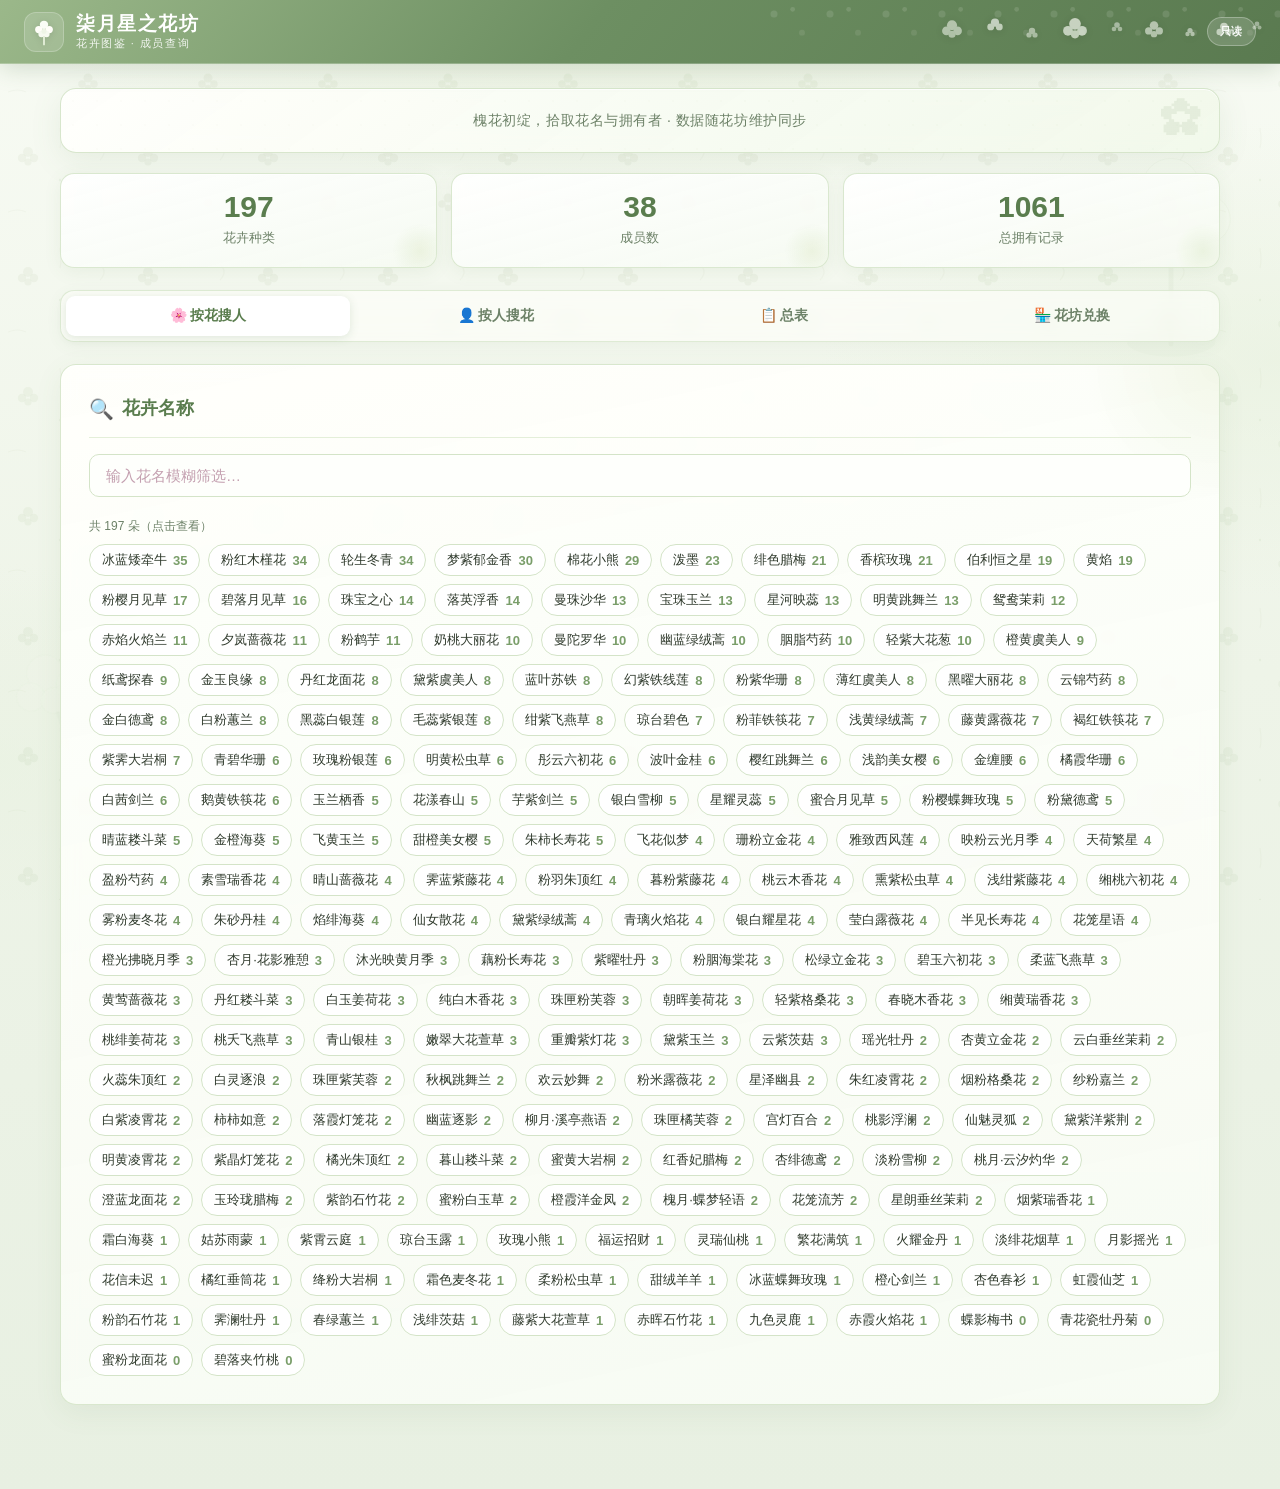
==== commit 7dfc191b: "总表功能优化+数据更新" ====
--- a/index.html
+++ b/index.html
@@ -126,10 +126,10 @@
 
     <div id="modeTable" class="search-mode" style="display:none;">
       <div class="card">
-        <div class="card-title"><span class="icon">📋</span> 按花卉总览</div>
+        <div class="card-title"><span class="icon">📋</span> 成员花量统计（花少在上）</div>
         <div class="filter-bar">
           <div class="input-with-clear filter-bar-input-wrap">
-            <input type="text" class="form-input" id="tableSearch" placeholder="筛选花名 / 游戏 ID / 昵称…" oninput="onTableSearchInput()">
+            <input type="text" class="form-input" id="tableSearch" placeholder="筛选成员 ID / 昵称 / 花名…" oninput="onTableSearchInput()">
             <button type="button" id="tableSearchClear" class="input-clear-btn" title="清空" onclick="clearTableSearch()" aria-label="清空">✕</button>
           </div>
         </div>
@@ -382,38 +382,41 @@
   function renderTable() {
     updateTableSearchClearBtn();
     const data = galleryData;
-    const flowers = data.flowers || {};
     const keyword = document.getElementById("tableSearch").value.trim().toLowerCase();
-    const filtered = Object.entries(flowers).filter(([name, owners]) => {
-      if (!keyword) return true;
-      if (name.toLowerCase().includes(keyword)) return true;
-      return (owners || []).some(o => memberMatchesKeyword(data, o, keyword));
-    });
-    filtered.sort((a, b) => {
-      const d = (b[1] || []).length - (a[1] || []).length;
-      return d !== 0 ? d : a[0].localeCompare(b[0], "zh-CN");
+    let members = getAllMemberIds(data);
+    if (keyword) {
+      members = members.filter(m => {
+        if (memberMatchesKeyword(data, m, keyword)) return true;
+        return getFlowersOfMember(data, m).some(f => f.toLowerCase().includes(keyword));
+      });
+    }
+    members.sort((a, b) => {
+      const ca = getFlowersOfMember(data, a).length;
+      const cb = getFlowersOfMember(data, b).length;
+      if (ca !== cb) return ca - cb;
+      return formatMemberLabel(data, a).localeCompare(formatMemberLabel(data, b), "zh-CN");
     });
     const container = document.getElementById("tableContent");
-    if (filtered.length === 0) {
-      container.innerHTML = `<div class="empty-state"><div class="empty-icon">🌱</div><div class="empty-title">没有匹配项</div></div>`;
+    if (members.length === 0) {
+      const total = getAllMemberIds(data).length;
+      container.innerHTML = `<div class="empty-state"><div class="empty-icon">🌱</div><div class="empty-title">${total === 0 ? "暂无成员" : "没有匹配项"}</div></div>`;
       return;
     }
     container.innerHTML = `
       <div class="table-wrapper">
         <table class="data-table">
-          <thead><tr><th>花卉名称</th><th>拥有人数</th><th style="text-align:left;">拥有者</th></tr></thead>
+          <thead><tr><th>成员</th><th>花数</th><th style="text-align:left;">拥有的花</th></tr></thead>
           <tbody>
-            ${filtered.map(([name, owners]) => {
-              const portUrl = getFlowerPortraitUrlBusted(data, name);
-              const thumb = portUrl
-                ? `<img class="flower-table-thumb" src="${escAttr(portUrl)}" alt="" loading="lazy">`
-                : `<span class="flower-table-thumb-placeholder" title="无图">—</span>`;
+            ${members.map(m => {
+              const flowers = getFlowersOfMember(data, m).sort((a, b) => a.localeCompare(b, "zh-CN"));
               return `
               <tr>
-                <td><div class="flower-name-with-thumb">${thumb}<strong>${escHtml(name)}</strong></div></td>
-                <td><span class="badge badge-count">${(owners || []).length}</span></td>
+                <td><strong>${escHtml(formatMemberLabel(data, m))}</strong></td>
+                <td><span class="badge badge-count">${flowers.length}</span></td>
                 <td style="text-align:left;">
-                  ${(owners || []).length ? (owners || []).map(o => `<span class="member-tag" title="${escAttr(o)}">${escHtml(formatMemberLabel(data, o))}</span>`).join("") : "—"}
+                  ${flowers.length
+                    ? flowers.map(f => `<span class="flower-pill">${escHtml(f)}</span>`).join("")
+                    : '<span style="color:#ccc; font-size:12px;">无</span>'}
                 </td>
               </tr>`;
             }).join("")}
